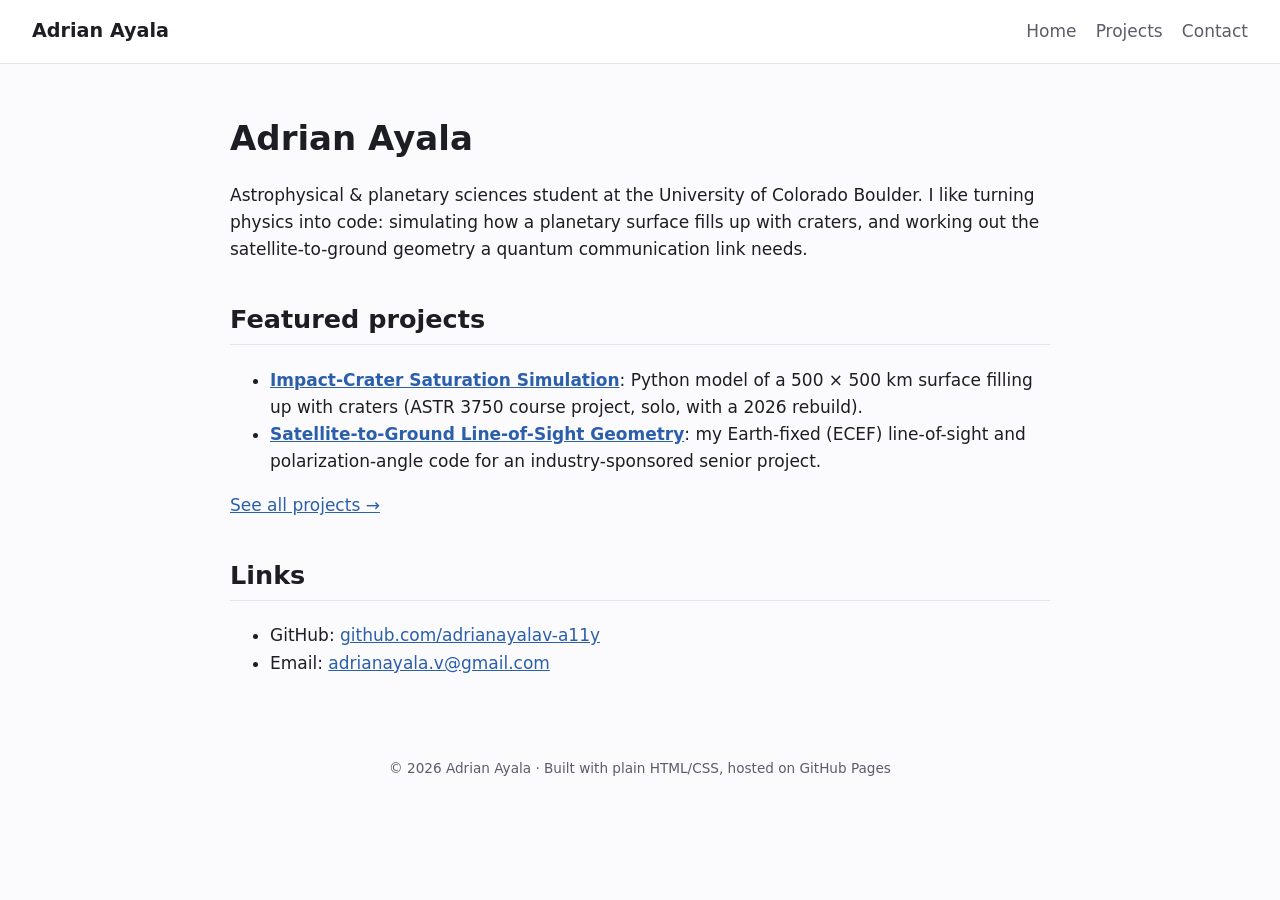
==== index.html @ 089a598d "Initial portfolio site Co-authored-by: adrianayalav-a11y <adrianayalav-a11y@users.noreply.github.com" ====
<!DOCTYPE html>
<html lang="en"><head><meta charset="utf-8">
<meta name="viewport" content="width=device-width, initial-scale=1">
<title>Adrian Ayala | Adrian Ayala</title>
<link rel="stylesheet" href="assets/css/style.css"></head>
<body><header><a class="brand" href="index.html">Adrian Ayala</a><nav><a href="index.html">Home</a><a href="projects/index.html">Projects</a><a href="contact.html">Contact</a></nav></header>
<main><h1>Adrian Ayala</h1>
<p>Astrophysical &amp; planetary sciences student at the University of Colorado Boulder. I like turning physics into code: simulating how a planetary surface fills up with craters, and working out the satellite-to-ground geometry a quantum communication link needs.</p>
<h2>Featured projects</h2>
<ul>
<li><strong><a href="projects/crater-simulation.html">Impact-Crater Saturation Simulation</a></strong>: Python model of a 500 × 500 km surface filling up with craters (ASTR 3750 course project, solo, with a 2026 rebuild).</li>
<li><strong><a href="projects/satellite-line-of-sight.html">Satellite-to-Ground Line-of-Sight Geometry</a></strong>: my Earth-fixed (ECEF) line-of-sight and polarization-angle code for an industry-sponsored senior project.</li>
</ul>
<p><a href="projects/index.html">See all projects →</a></p>
<h2>Links</h2>
<ul>
<li>GitHub: <a href="https://github.com/adrianayalav-a11y">github.com/adrianayalav-a11y</a></li>
<li>Email: <a href="mailto:adrianayala.v@gmail.com">adrianayala.v@gmail.com</a></li>
</ul></main>
<footer>&copy; 2026 Adrian Ayala &middot; Built with plain HTML/CSS, hosted on GitHub Pages</footer>
</body></html>
---- assets/css/style.css ----
/* Simple, readable single stylesheet. Colors live in :root so they are easy to change. */
:root{--bg:#fbfbfd;--fg:#1d1d24;--muted:#5b5b6b;--accent:#2b5fab;--card:#fff;--line:#e3e3ea}
*{box-sizing:border-box}
body{margin:0;font:17px/1.6 system-ui,-apple-system,Segoe UI,Roboto,sans-serif;background:var(--bg);color:var(--fg)}
header{display:flex;justify-content:space-between;align-items:center;flex-wrap:wrap;padding:1rem 2rem;border-bottom:1px solid var(--line);background:var(--card)}
.brand{font-weight:700;font-size:1.2rem;color:var(--fg);text-decoration:none}
nav a{margin-left:1.2rem;color:var(--muted);text-decoration:none}nav a:hover{color:var(--accent)}
main{max-width:860px;margin:0 auto;padding:2rem 1.25rem}
h1{line-height:1.2}h2{margin-top:2.2rem;border-bottom:1px solid var(--line);padding-bottom:.3rem}
a{color:var(--accent)}
img{max-width:100%;border:1px solid var(--line);border-radius:6px;background:#fff}
table{border-collapse:collapse;width:100%;font-size:.95rem}th,td{border:1px solid var(--line);padding:.4rem .6rem;text-align:left}
code{background:#eef0f5;padding:.1rem .3rem;border-radius:4px}
blockquote{margin:1rem 0;padding:.6rem 1rem;border-left:4px solid #e0a800;background:#fff8e1;color:#5a4500}
footer{text-align:center;color:var(--muted);font-size:.85rem;padding:2rem}
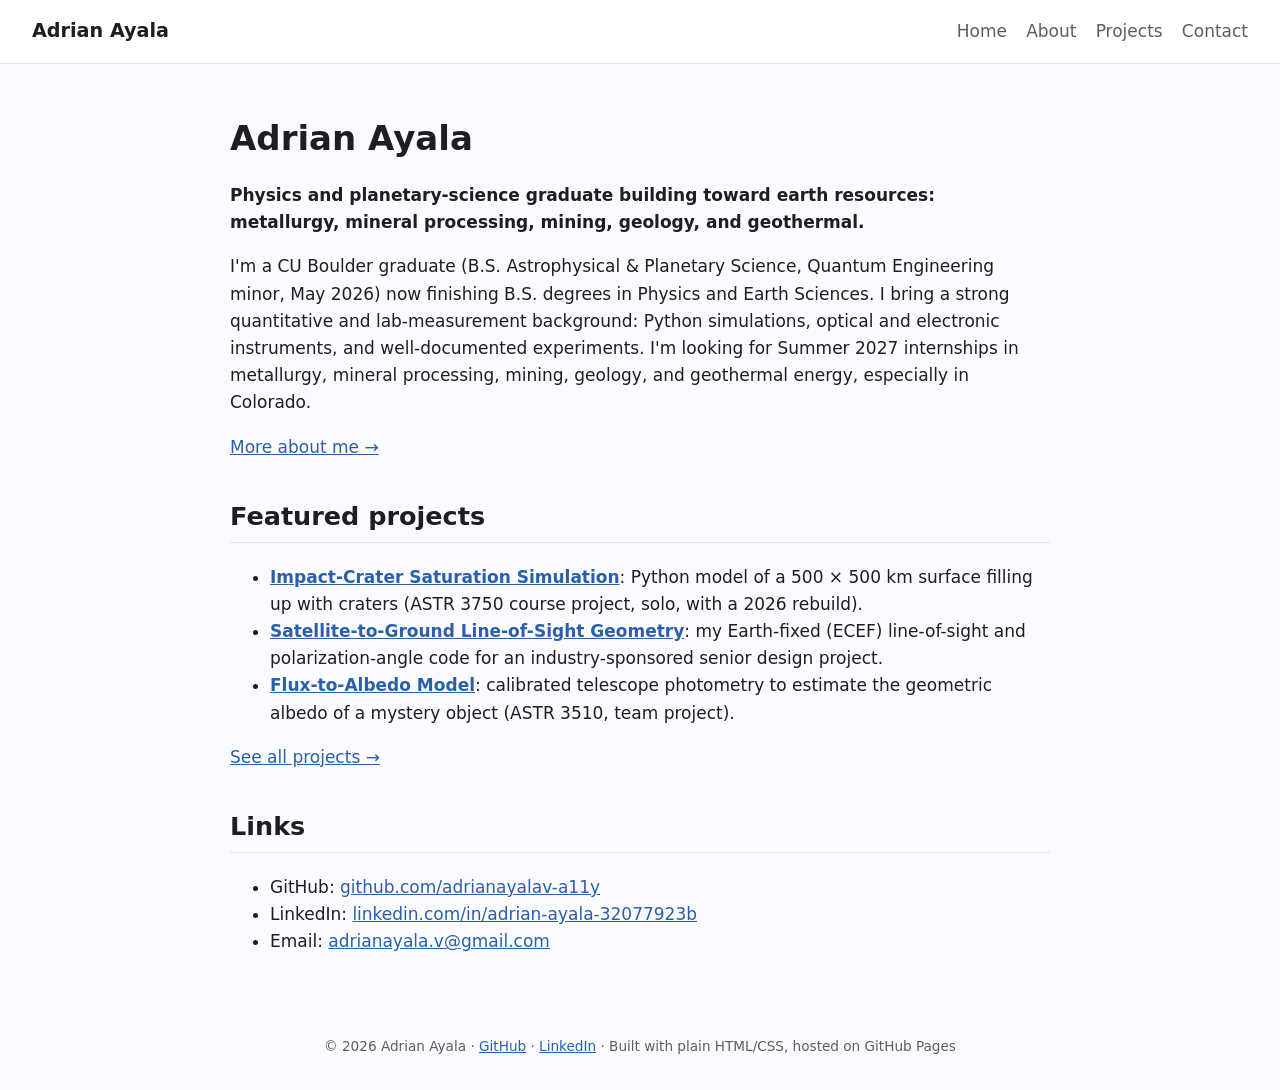
==== commit 4f2bf81e: "Portfolio v2: about page, albedo project, expanded projects Co-authored-by: adrianayalav-a11y <adria" ====
--- a/index.html
+++ b/index.html
@@ -3,19 +3,23 @@
 <meta name="viewport" content="width=device-width, initial-scale=1">
 <title>Adrian Ayala | Adrian Ayala</title>
 <link rel="stylesheet" href="assets/css/style.css"></head>
-<body><header><a class="brand" href="index.html">Adrian Ayala</a><nav><a href="index.html">Home</a><a href="projects/index.html">Projects</a><a href="contact.html">Contact</a></nav></header>
+<body><header><a class="brand" href="index.html">Adrian Ayala</a><nav><a href="index.html">Home</a><a href="about.html">About</a><a href="projects/index.html">Projects</a><a href="contact.html">Contact</a></nav></header>
 <main><h1>Adrian Ayala</h1>
-<p>Astrophysical &amp; planetary sciences student at the University of Colorado Boulder. I like turning physics into code: simulating how a planetary surface fills up with craters, and working out the satellite-to-ground geometry a quantum communication link needs.</p>
+<p><strong>Physics and planetary-science graduate building toward earth resources: metallurgy, mineral processing, mining, geology, and geothermal.</strong></p>
+<p>I'm a CU Boulder graduate (B.S. Astrophysical &amp; Planetary Science, Quantum Engineering minor, May 2026) now finishing B.S. degrees in Physics and Earth Sciences. I bring a strong quantitative and lab-measurement background: Python simulations, optical and electronic instruments, and well-documented experiments. I'm looking for Summer 2027 internships in metallurgy, mineral processing, mining, geology, and geothermal energy, especially in Colorado.</p>
+<p><a href="about.html">More about me →</a></p>
 <h2>Featured projects</h2>
 <ul>
 <li><strong><a href="projects/crater-simulation.html">Impact-Crater Saturation Simulation</a></strong>: Python model of a 500 × 500 km surface filling up with craters (ASTR 3750 course project, solo, with a 2026 rebuild).</li>
-<li><strong><a href="projects/satellite-line-of-sight.html">Satellite-to-Ground Line-of-Sight Geometry</a></strong>: my Earth-fixed (ECEF) line-of-sight and polarization-angle code for an industry-sponsored senior project.</li>
+<li><strong><a href="projects/satellite-line-of-sight.html">Satellite-to-Ground Line-of-Sight Geometry</a></strong>: my Earth-fixed (ECEF) line-of-sight and polarization-angle code for an industry-sponsored senior design project.</li>
+<li><strong><a href="projects/albedo.html">Flux-to-Albedo Model</a></strong>: calibrated telescope photometry to estimate the geometric albedo of a mystery object (ASTR 3510, team project).</li>
 </ul>
 <p><a href="projects/index.html">See all projects →</a></p>
 <h2>Links</h2>
 <ul>
 <li>GitHub: <a href="https://github.com/adrianayalav-a11y">github.com/adrianayalav-a11y</a></li>
+<li>LinkedIn: <a href="https://www.linkedin.com/in/adrian-ayala-32077923b">linkedin.com/in/adrian-ayala-32077923b</a></li>
 <li>Email: <a href="mailto:adrianayala.v@gmail.com">adrianayala.v@gmail.com</a></li>
 </ul></main>
-<footer>&copy; 2026 Adrian Ayala &middot; Built with plain HTML/CSS, hosted on GitHub Pages</footer>
+<footer>&copy; 2026 Adrian Ayala &middot; <a href="https://github.com/adrianayalav-a11y">GitHub</a> &middot; <a href="https://www.linkedin.com/in/adrian-ayala-32077923b">LinkedIn</a> &middot; Built with plain HTML/CSS, hosted on GitHub Pages</footer>
 </body></html>
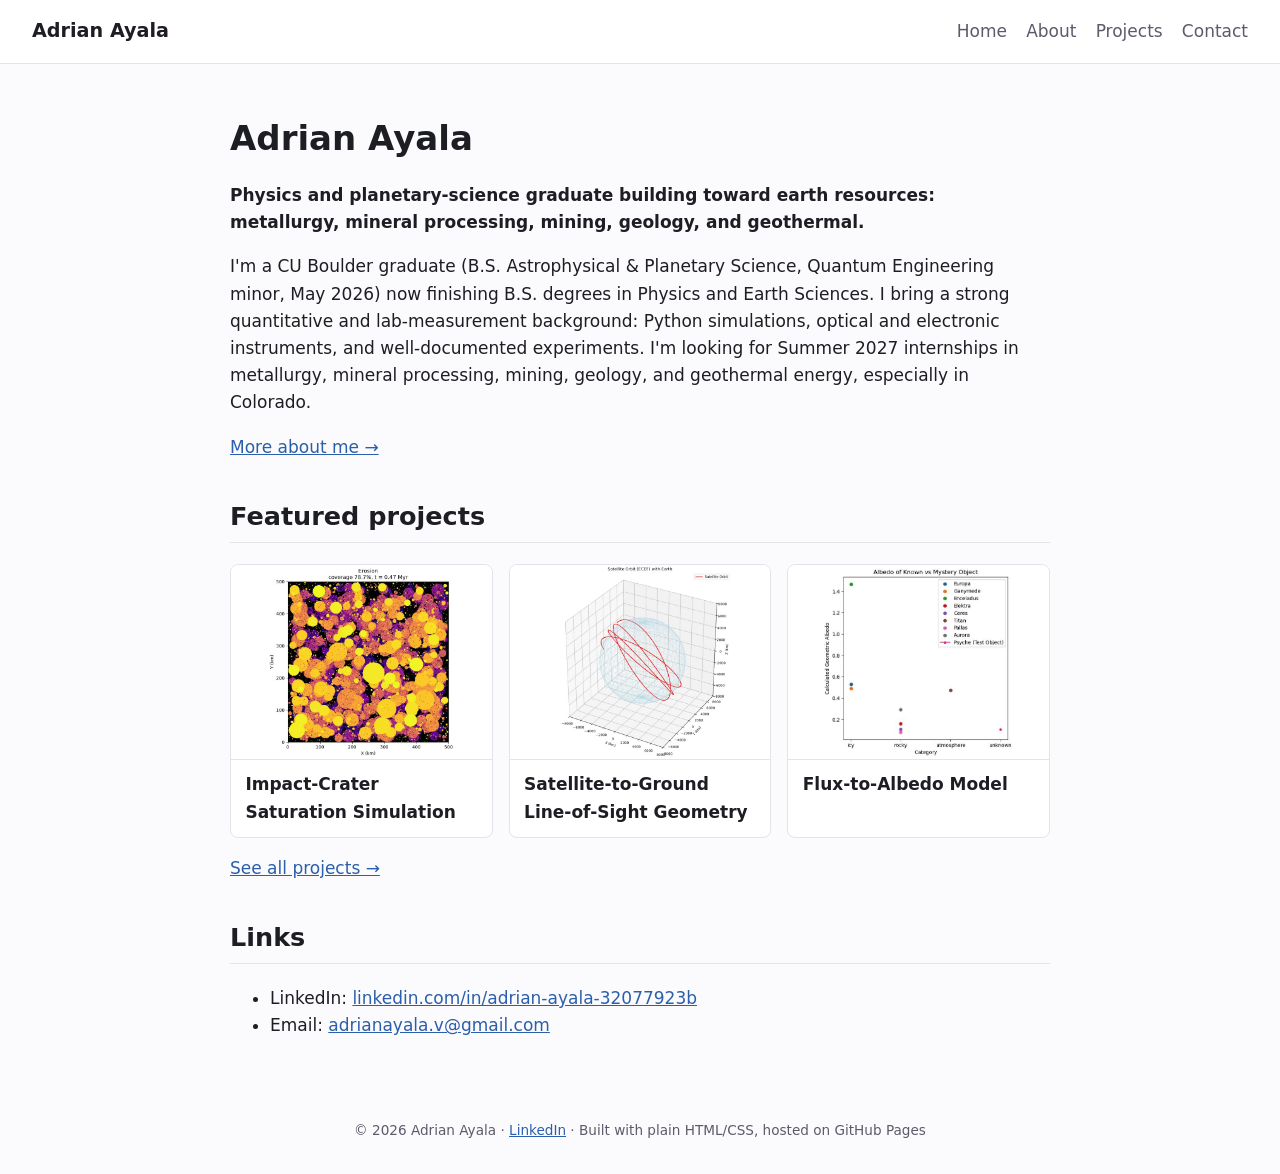
==== commit e864ccca: "Portfolio v3: image project cards, LinkedIn first, experience wording, team-neutral write-ups Co-aut" ====
--- a/index.html
+++ b/index.html
@@ -9,17 +9,17 @@
 <p>I'm a CU Boulder graduate (B.S. Astrophysical &amp; Planetary Science, Quantum Engineering minor, May 2026) now finishing B.S. degrees in Physics and Earth Sciences. I bring a strong quantitative and lab-measurement background: Python simulations, optical and electronic instruments, and well-documented experiments. I'm looking for Summer 2027 internships in metallurgy, mineral processing, mining, geology, and geothermal energy, especially in Colorado.</p>
 <p><a href="about.html">More about me →</a></p>
 <h2>Featured projects</h2>
-<ul>
-<li><strong><a href="projects/crater-simulation.html">Impact-Crater Saturation Simulation</a></strong>: Python model of a 500 × 500 km surface filling up with craters (ASTR 3750 course project, solo, with a 2026 rebuild).</li>
-<li><strong><a href="projects/satellite-line-of-sight.html">Satellite-to-Ground Line-of-Sight Geometry</a></strong>: my Earth-fixed (ECEF) line-of-sight and polarization-angle code for an industry-sponsored senior design project.</li>
-<li><strong><a href="projects/albedo.html">Flux-to-Albedo Model</a></strong>: calibrated telescope photometry to estimate the geometric albedo of a mystery object (ASTR 3510, team project).</li>
-</ul>
+<div class="cards">
+<a class="card" href="projects/crater-simulation.html"><img src="assets/img/cards/crater_erosion_map.jpg" alt="Simulated crater map with erosion, coverage 78.7% at 0.47 Myr"><span>Impact-Crater Saturation Simulation</span></a>
+<a class="card" href="projects/satellite-line-of-sight.html"><img src="assets/img/cards/satellite_orbit_ecef.jpg" alt="Satellite orbit around Earth in Earth-fixed coordinates"><span>Satellite-to-Ground Line-of-Sight Geometry</span></a>
+<a class="card" href="projects/albedo.html"><img src="assets/img/cards/albedo_known_vs_mystery.png" alt="Calculated albedo of known objects vs the mystery object"><span>Flux-to-Albedo Model</span></a>
+</div>
+
 <p><a href="projects/index.html">See all projects →</a></p>
 <h2>Links</h2>
 <ul>
-<li>GitHub: <a href="https://github.com/adrianayalav-a11y">github.com/adrianayalav-a11y</a></li>
 <li>LinkedIn: <a href="https://www.linkedin.com/in/adrian-ayala-32077923b">linkedin.com/in/adrian-ayala-32077923b</a></li>
 <li>Email: <a href="mailto:adrianayala.v@gmail.com">adrianayala.v@gmail.com</a></li>
 </ul></main>
-<footer>&copy; 2026 Adrian Ayala &middot; <a href="https://github.com/adrianayalav-a11y">GitHub</a> &middot; <a href="https://www.linkedin.com/in/adrian-ayala-32077923b">LinkedIn</a> &middot; Built with plain HTML/CSS, hosted on GitHub Pages</footer>
+<footer>&copy; 2026 Adrian Ayala &middot; <a href="https://www.linkedin.com/in/adrian-ayala-32077923b">LinkedIn</a> &middot; Built with plain HTML/CSS, hosted on GitHub Pages</footer>
 </body></html>
--- a/assets/css/style.css
+++ b/assets/css/style.css
@@ -13,3 +13,9 @@
 code{background:#eef0f5;padding:.1rem .3rem;border-radius:4px}
 blockquote{margin:1rem 0;padding:.6rem 1rem;border-left:4px solid #e0a800;background:#fff8e1;color:#5a4500}
 footer{text-align:center;color:var(--muted);font-size:.85rem;padding:2rem}
+/* Project cards on the home page: image + title, whole card is a link. Auto-fit grid = responsive. */
+.cards{display:grid;grid-template-columns:repeat(auto-fit,minmax(220px,1fr));gap:1rem;margin:1rem 0}
+.card{display:flex;flex-direction:column;background:var(--card);border:1px solid var(--line);border-radius:8px;overflow:hidden;text-decoration:none;color:var(--fg);transition:box-shadow .15s}
+.card:hover{box-shadow:0 4px 14px rgba(0,0,0,.1)}
+.card img{width:100%;aspect-ratio:4/3;object-fit:contain;border:0;border-radius:0;border-bottom:1px solid var(--line)}
+.card span{padding:.7rem .9rem;font-weight:600}
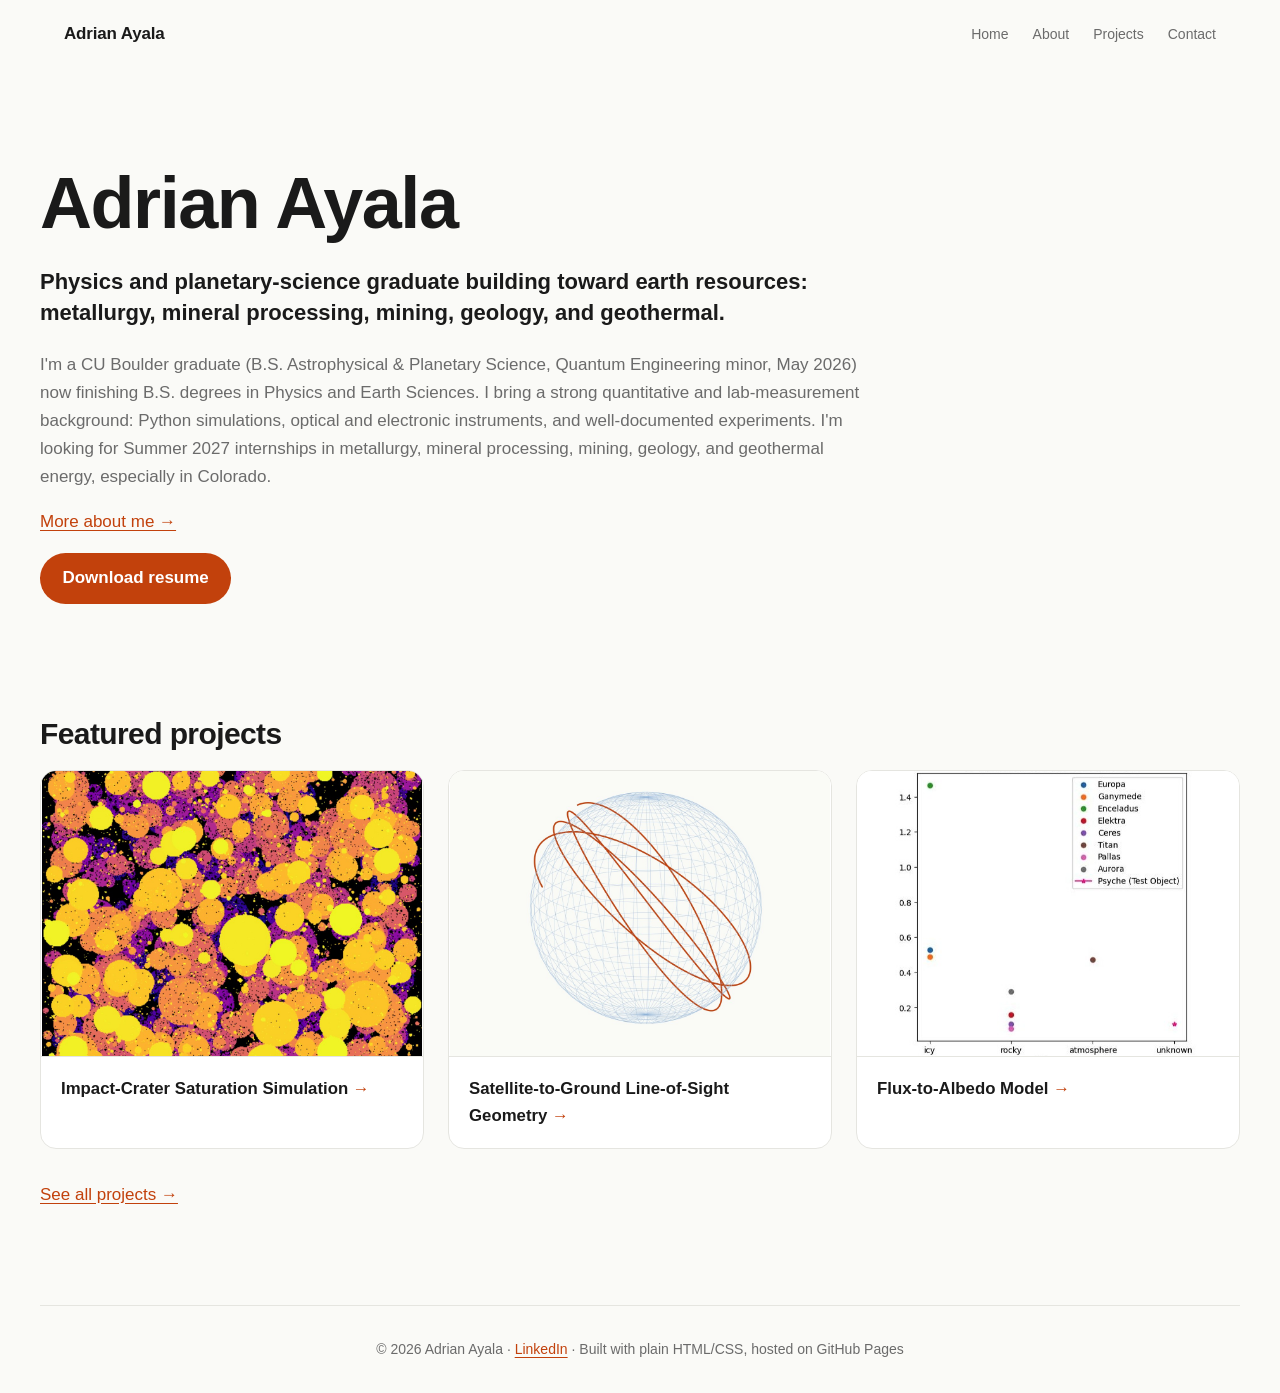
==== commit 32a179cf: "v6: rust-orange redesign, line-of-sight demo, public resume Co-authored-by: adrianayalav-a11y <adria" ====
--- a/index.html
+++ b/index.html
@@ -4,22 +4,19 @@
 <title>Adrian Ayala | Adrian Ayala</title>
 <link rel="stylesheet" href="assets/css/style.css"></head>
 <body><header><a class="brand" href="index.html">Adrian Ayala</a><nav><a href="index.html">Home</a><a href="about.html">About</a><a href="projects/index.html">Projects</a><a href="contact.html">Contact</a></nav></header>
-<main><h1>Adrian Ayala</h1>
+<main><section class="hero heroTextOnly"><div class="heroText"><h1>Adrian Ayala</h1>
 <p><strong>Physics and planetary-science graduate building toward earth resources: metallurgy, mineral processing, mining, geology, and geothermal.</strong></p>
 <p>I'm a CU Boulder graduate (B.S. Astrophysical &amp; Planetary Science, Quantum Engineering minor, May 2026) now finishing B.S. degrees in Physics and Earth Sciences. I bring a strong quantitative and lab-measurement background: Python simulations, optical and electronic instruments, and well-documented experiments. I'm looking for Summer 2027 internships in metallurgy, mineral processing, mining, geology, and geothermal energy, especially in Colorado.</p>
 <p><a href="about.html">More about me →</a></p>
-<h2>Featured projects</h2>
+<p><a class="button" href="assets/resume.pdf">Download resume</a></p>
+
+</div></section><section class="block"><h2>Featured projects</h2>
 <div class="cards">
-<a class="card" href="projects/crater-simulation.html"><img src="assets/img/cards/crater_erosion_map.jpg" alt="Simulated crater map with erosion, coverage 78.7% at 0.47 Myr"><span>Impact-Crater Saturation Simulation</span></a>
-<a class="card" href="projects/satellite-line-of-sight.html"><img src="assets/img/cards/satellite_orbit_ecef.jpg" alt="Satellite orbit around Earth in Earth-fixed coordinates"><span>Satellite-to-Ground Line-of-Sight Geometry</span></a>
-<a class="card" href="projects/albedo.html"><img src="assets/img/cards/albedo_known_vs_mystery.png" alt="Calculated albedo of known objects vs the mystery object"><span>Flux-to-Albedo Model</span></a>
+<a class="card" href="projects/crater-simulation.html"><img src="assets/img/cards/crater_card.jpg" alt="Simulated crater map with erosion, coverage 78.7% at 0.47 Myr"><span>Impact-Crater Saturation Simulation</span></a>
+<a class="card" href="projects/satellite-line-of-sight.html"><img src="assets/img/cards/satellite_card.jpg" alt="Satellite orbit around Earth in Earth-fixed coordinates"><span>Satellite-to-Ground Line-of-Sight Geometry</span></a>
+<a class="card" href="projects/albedo.html"><img src="assets/img/cards/albedo_card.jpg" alt="Calculated albedo of known objects vs the mystery object"><span>Flux-to-Albedo Model</span></a>
 </div>
 
-<p><a href="projects/index.html">See all projects →</a></p>
-<h2>Links</h2>
-<ul>
-<li>LinkedIn: <a href="https://www.linkedin.com/in/adrian-ayala-32077923b">linkedin.com/in/adrian-ayala-32077923b</a></li>
-<li>Email: <a href="mailto:adrianayala.v@gmail.com">adrianayala.v@gmail.com</a></li>
-</ul></main>
+<p><a href="projects/index.html">See all projects →</a></p></section></main>
 <footer>&copy; 2026 Adrian Ayala &middot; <a href="https://www.linkedin.com/in/adrian-ayala-32077923b">LinkedIn</a> &middot; Built with plain HTML/CSS, hosted on GitHub Pages</footer>
 </body></html>
--- a/assets/css/style.css
+++ b/assets/css/style.css
@@ -1,21 +1,125 @@
-/* Simple, readable single stylesheet. Colors live in :root so they are easy to change. */
-:root{--bg:#fbfbfd;--fg:#1d1d24;--muted:#5b5b6b;--accent:#2b5fab;--card:#fff;--line:#e3e3ea}
+/* ==========================================================================
+   Adrian Ayala portfolio: one stylesheet, plain CSS.
+   Order: 1 colors & sizes, 2 base text, 3 header/footer, 4 page layout,
+   5 home hero, 6 project cards, 7 tables & figures, 8 crater demo, 9 motion.
+   ========================================================================== */
+
+/* 1. Colors and sizes live here, so changing the look means editing one place. */
+:root{
+  --bg:#FAFAF7;       /* warm off-white background */
+  --fg:#1A1A1A;       /* near-black body text (16.6:1 contrast) */
+  --muted:#6B6B6B;    /* captions and small print (5.1:1) */
+  --line:#E5E5E0;     /* thin dividers */
+  --accent:#C2410C;   /* rust orange: links, buttons, small highlights only (4.95:1) */
+  --card:#FFFFFF;     /* card and image backgrounds */
+  /* type scale: every font size on the site comes from this list */
+  --step0:1.0625rem;  /* body text, 17px */
+  --stepSmall:.875rem;
+  --step1:1.375rem;   /* lead sentence */
+  --step2:1.875rem;   /* section headings */
+  --step3:clamp(2.5rem,6vw,4.5rem); /* big page title, shrinks on phones */
+  --wide:1200px;      /* widest layout (hero, cards) */
+  --narrow:720px;     /* comfortable reading width for write-ups */
+  --space:clamp(3rem,8vw,6rem); /* vertical gap between sections */
+}
+
+/* 2. Base text. System fonts only, so the browser makes no outside font requests. */
 *{box-sizing:border-box}
-body{margin:0;font:17px/1.6 system-ui,-apple-system,Segoe UI,Roboto,sans-serif;background:var(--bg);color:var(--fg)}
-header{display:flex;justify-content:space-between;align-items:center;flex-wrap:wrap;padding:1rem 2rem;border-bottom:1px solid var(--line);background:var(--card)}
-.brand{font-weight:700;font-size:1.2rem;color:var(--fg);text-decoration:none}
-nav a{margin-left:1.2rem;color:var(--muted);text-decoration:none}nav a:hover{color:var(--accent)}
-main{max-width:860px;margin:0 auto;padding:2rem 1.25rem}
-h1{line-height:1.2}h2{margin-top:2.2rem;border-bottom:1px solid var(--line);padding-bottom:.3rem}
-a{color:var(--accent)}
-img{max-width:100%;border:1px solid var(--line);border-radius:6px;background:#fff}
-table{border-collapse:collapse;width:100%;font-size:.95rem}th,td{border:1px solid var(--line);padding:.4rem .6rem;text-align:left}
-code{background:#eef0f5;padding:.1rem .3rem;border-radius:4px}
-blockquote{margin:1rem 0;padding:.6rem 1rem;border-left:4px solid #e0a800;background:#fff8e1;color:#5a4500}
-footer{text-align:center;color:var(--muted);font-size:.85rem;padding:2rem}
-/* Project cards on the home page: image + title, whole card is a link. Auto-fit grid = responsive. */
-.cards{display:grid;grid-template-columns:repeat(auto-fit,minmax(220px,1fr));gap:1rem;margin:1rem 0}
-.card{display:flex;flex-direction:column;background:var(--card);border:1px solid var(--line);border-radius:8px;overflow:hidden;text-decoration:none;color:var(--fg);transition:box-shadow .15s}
-.card:hover{box-shadow:0 4px 14px rgba(0,0,0,.1)}
-.card img{width:100%;aspect-ratio:4/3;object-fit:contain;border:0;border-radius:0;border-bottom:1px solid var(--line)}
-.card span{padding:.7rem .9rem;font-weight:600}
+body{margin:0;background:var(--bg);color:var(--fg);
+  font:var(--step0)/1.65 -apple-system,BlinkMacSystemFont,"Segoe UI",Roboto,"Helvetica Neue",Arial,sans-serif;
+  -webkit-font-smoothing:antialiased}
+h1,h2,h3{line-height:1.1;letter-spacing:-.02em;font-weight:700}
+h1{font-size:var(--step3);margin:0 0 1.5rem}
+h2{font-size:var(--step2);margin:0 0 1.25rem}
+a{color:var(--accent);text-underline-offset:.2em}
+a:hover{text-decoration-thickness:2px}
+strong{font-weight:650}
+
+/* 3. Header and footer: quiet, thin divider lines. */
+header{display:flex;justify-content:space-between;align-items:center;flex-wrap:wrap;gap:.5rem 1.5rem;
+  max-width:var(--wide);margin:0 auto;padding:1.25rem 1.5rem}
+.brand{font-weight:700;color:var(--fg);text-decoration:none;letter-spacing:-.01em}
+nav a{margin-left:1.5rem;color:var(--muted);text-decoration:none;font-size:var(--stepSmall)}
+nav a:first-child{margin-left:0}
+nav a:hover{color:var(--accent)}
+footer{max-width:var(--wide);margin:var(--space) auto 0;padding:2rem 1.5rem;border-top:1px solid var(--line);
+  color:var(--muted);font-size:var(--stepSmall);text-align:center}
+
+/* 4. Page layout: each <h2> part is its own <section> (build.py adds them).
+   Write-ups use the narrow reading width; big visuals may go wider. */
+main{padding:0 1.5rem}
+.intro,.block{max-width:var(--narrow);margin:0 auto}
+.intro{padding-top:var(--space)}
+.block{padding-top:var(--space)}
+.intro > p:first-of-type{color:var(--muted)}   /* the course / date line under a title */
+
+/* 5. Home hero: big title and sentence beside the crater map.
+   Two columns on wide screens, stacked (image first) on phones. */
+.hero{max-width:var(--wide);margin:0 auto;padding-top:var(--space);
+  display:grid;grid-template-columns:1.1fr 1fr;gap:clamp(2rem,5vw,4rem);align-items:center}
+.heroText > p:first-of-type{font-size:var(--step1);line-height:1.4;color:var(--fg)} /* the one-sentence summary */
+.heroText > p{color:var(--muted)}
+.heroImage{width:100%;border-radius:16px;background:var(--card);border:1px solid var(--line)}
+@media (max-width:800px){
+  .hero{grid-template-columns:1fr}
+  .heroImage{order:-1}   /* show the picture first on phones */
+}
+/* The home sections hold the wide card grid, so let them use the wide width. */
+.hero ~ .block{max-width:var(--wide)}
+.hero ~ .block > p,.hero ~ .block > ul{max-width:var(--narrow)}
+
+/* 6. Project cards: big image, title underneath, whole card is one link. */
+.cards{display:grid;grid-template-columns:repeat(auto-fit,minmax(300px,1fr));gap:1.5rem;margin:0 0 2rem}
+.card{display:flex;flex-direction:column;background:var(--card);border:1px solid var(--line);border-radius:16px;
+  overflow:hidden;text-decoration:none;color:var(--fg);transition:transform .2s,box-shadow .2s}
+.card:hover{transform:translateY(-2px);box-shadow:0 10px 30px rgba(0,0,0,.08)}
+.card img{width:100%;aspect-ratio:4/3;object-fit:contain;background:var(--card);border-bottom:1px solid var(--line)}
+.card span{padding:1.1rem 1.25rem;font-weight:650;font-size:1.05rem}
+.card span::after{content:" →";color:var(--accent)} /* small accent arrow */
+
+/* 7. Tables and figures in write-ups. Figures break out slightly wider than the text. */
+img{max-width:100%;height:auto}
+.block > p > img{display:block;width:min(100vw - 3rem,var(--wide));max-width:none;
+  margin:1rem 0 .5rem 50%;transform:translateX(-50%);   /* center a wider-than-text image */
+  border-radius:12px;border:1px solid var(--line);background:var(--card)}
+em{color:var(--muted)}
+table{border-collapse:collapse;width:100%;font-size:var(--stepSmall);margin:1.5rem 0}
+th,td{border-bottom:1px solid var(--line);padding:.6rem .75rem;text-align:left}
+th{font-weight:650}
+code{background:#EFEFEA;padding:.1rem .3rem;border-radius:4px}
+blockquote{margin:1.5rem 0;padding:.75rem 1.25rem;border-left:3px solid var(--accent);background:var(--card)}
+
+/* "Try the interactive demo →": a button look for the strong link in an intro. */
+.intro strong > a{display:inline-block;margin-top:.5rem;padding:.7rem 1.4rem;border-radius:999px;
+  background:var(--accent);color:#FFF;text-decoration:none}
+.intro strong > a:hover{background:#9A3412}   /* one shade darker on hover */
+
+/* 8. Crater demo: square canvas that shrinks on phones; buttons match the accent. */
+.demo canvas{width:100%;max-width:500px;aspect-ratio:1;display:block;border:1px solid var(--line);border-radius:12px;background:#000;cursor:crosshair}
+.demo input[type=number]{width:6rem}
+.demo .note{color:var(--muted);font-size:var(--stepSmall)}
+button{font:inherit;padding:.4rem 1rem;border-radius:999px;border:1px solid var(--accent);background:var(--card);color:var(--accent);cursor:pointer}
+button:hover{background:var(--accent);color:#FFF}
+
+/* 9. Motion: one gentle fade-in, switched off for people who ask for less motion. */
+@keyframes fadeUp{from{opacity:0;transform:translateY(12px)}to{opacity:1;transform:none}}
+.hero,.intro,.block{animation:fadeUp .6s ease-out both}
+@media (prefers-reduced-motion:reduce){
+  .hero,.intro,.block,.card{animation:none;transition:none}
+  .card:hover{transform:none}
+}
+
+/* 10. Rust pill button (Download resume). Same look as the demo link button. */
+.button{display:inline-block;padding:.7rem 1.4rem;border-radius:999px;background:var(--accent);color:#FFF;text-decoration:none;font-weight:600}
+.button:hover{background:#9A3412}
+/* Hero with no photo yet: one column, text kept at reading width. */
+.heroTextOnly{grid-template-columns:1fr}
+.heroTextOnly .heroText{max-width:820px}
+
+/* 11. Line-of-sight demo: white canvas you can drag, rust sliders, labels stacked. */
+.losDemo canvas{max-width:520px;background:var(--card);cursor:grab;touch-action:none}
+.losDemo label{display:block;margin:.25rem 0}
+.losDemo input[type=range]{width:220px;max-width:55%;vertical-align:middle}
+input[type=range],input[type=checkbox]{accent-color:var(--accent)}   /* rust slider and checkbox color */
+.losDemo #readout{font-variant-numeric:tabular-nums}
+.losDemo .note{color:var(--muted);font-size:var(--stepSmall)}
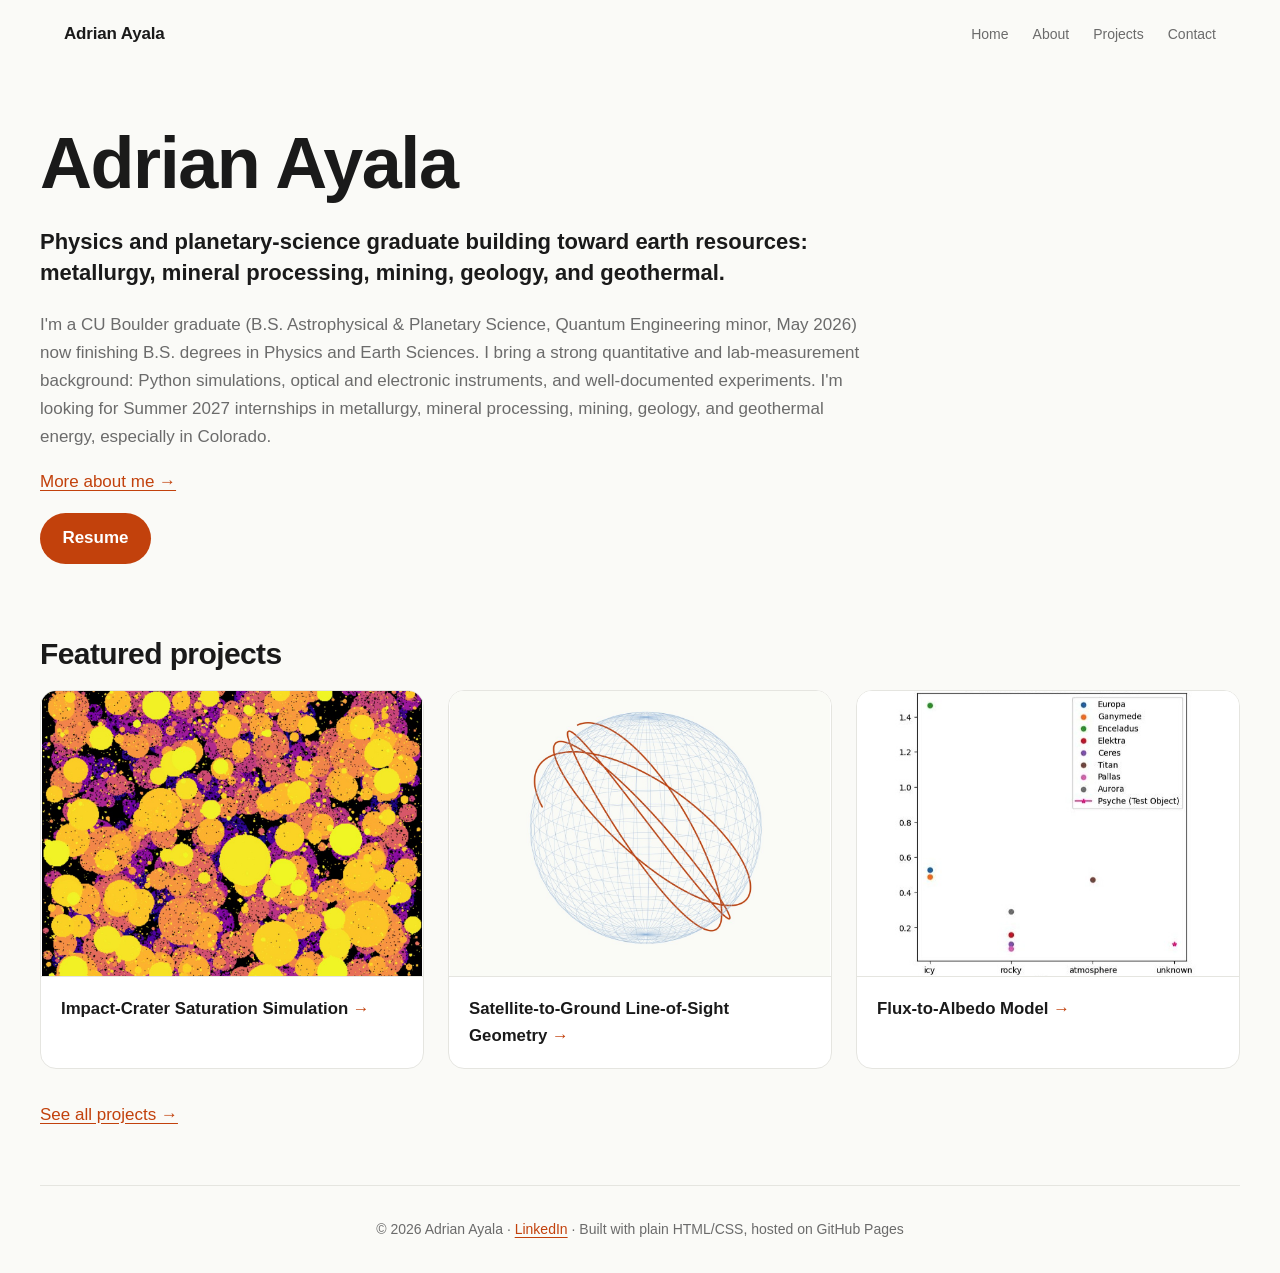
==== commit 46884d14: "Site v7: links open in new tab, tighter spacing, Resume button label Co-authored-by: adrianayalav-a1" ====
--- a/index.html
+++ b/index.html
@@ -3,12 +3,12 @@
 <meta name="viewport" content="width=device-width, initial-scale=1">
 <title>Adrian Ayala | Adrian Ayala</title>
 <link rel="stylesheet" href="assets/css/style.css"></head>
-<body><header><a class="brand" href="index.html">Adrian Ayala</a><nav><a href="index.html">Home</a><a href="about.html">About</a><a href="projects/index.html">Projects</a><a href="contact.html">Contact</a></nav></header>
+<body class="index"><header><a class="brand" href="index.html">Adrian Ayala</a><nav><a href="index.html">Home</a><a href="about.html">About</a><a href="projects/index.html">Projects</a><a href="contact.html">Contact</a></nav></header>
 <main><section class="hero heroTextOnly"><div class="heroText"><h1>Adrian Ayala</h1>
 <p><strong>Physics and planetary-science graduate building toward earth resources: metallurgy, mineral processing, mining, geology, and geothermal.</strong></p>
 <p>I'm a CU Boulder graduate (B.S. Astrophysical &amp; Planetary Science, Quantum Engineering minor, May 2026) now finishing B.S. degrees in Physics and Earth Sciences. I bring a strong quantitative and lab-measurement background: Python simulations, optical and electronic instruments, and well-documented experiments. I'm looking for Summer 2027 internships in metallurgy, mineral processing, mining, geology, and geothermal energy, especially in Colorado.</p>
 <p><a href="about.html">More about me →</a></p>
-<p><a class="button" href="assets/resume.pdf">Download resume</a></p>
+<p><a class="button" href="assets/resume.pdf" target="_blank" rel="noopener noreferrer">Resume</a></p>
 
 </div></section><section class="block"><h2>Featured projects</h2>
 <div class="cards">
@@ -18,5 +18,5 @@
 </div>
 
 <p><a href="projects/index.html">See all projects →</a></p></section></main>
-<footer>&copy; 2026 Adrian Ayala &middot; <a href="https://www.linkedin.com/in/adrian-ayala-32077923b">LinkedIn</a> &middot; Built with plain HTML/CSS, hosted on GitHub Pages</footer>
+<footer>&copy; 2026 Adrian Ayala &middot; <a href="https://www.linkedin.com/in/adrian-ayala-v" target="_blank" rel="noopener noreferrer">LinkedIn</a> &middot; Built with plain HTML/CSS, hosted on GitHub Pages</footer>
 </body></html>
--- a/assets/css/style.css
+++ b/assets/css/style.css
@@ -20,7 +20,7 @@
   --step3:clamp(2.5rem,6vw,4.5rem); /* big page title, shrinks on phones */
   --wide:1200px;      /* widest layout (hero, cards) */
   --narrow:720px;     /* comfortable reading width for write-ups */
-  --space:clamp(3rem,8vw,6rem); /* vertical gap between sections */
+  --space:clamp(2rem,5vw,3.5rem); /* vertical gap between sections */
 }
 
 /* 2. Base text. System fonts only, so the browser makes no outside font requests. */
@@ -123,3 +123,9 @@
 input[type=range],input[type=checkbox]{accent-color:var(--accent)}   /* rust slider and checkbox color */
 .losDemo #readout{font-variant-numeric:tabular-nums}
 .losDemo .note{color:var(--muted);font-size:var(--stepSmall)}
+
+/* About page: tighter gaps between sections so the next part is always in view */
+body.about .block{padding-top:clamp(1.5rem,3vw,2.25rem)}
+body.about .intro{padding-bottom:0}
+body.about h2{margin-bottom:.75rem}
+body.about ul{margin-top:.25rem}
